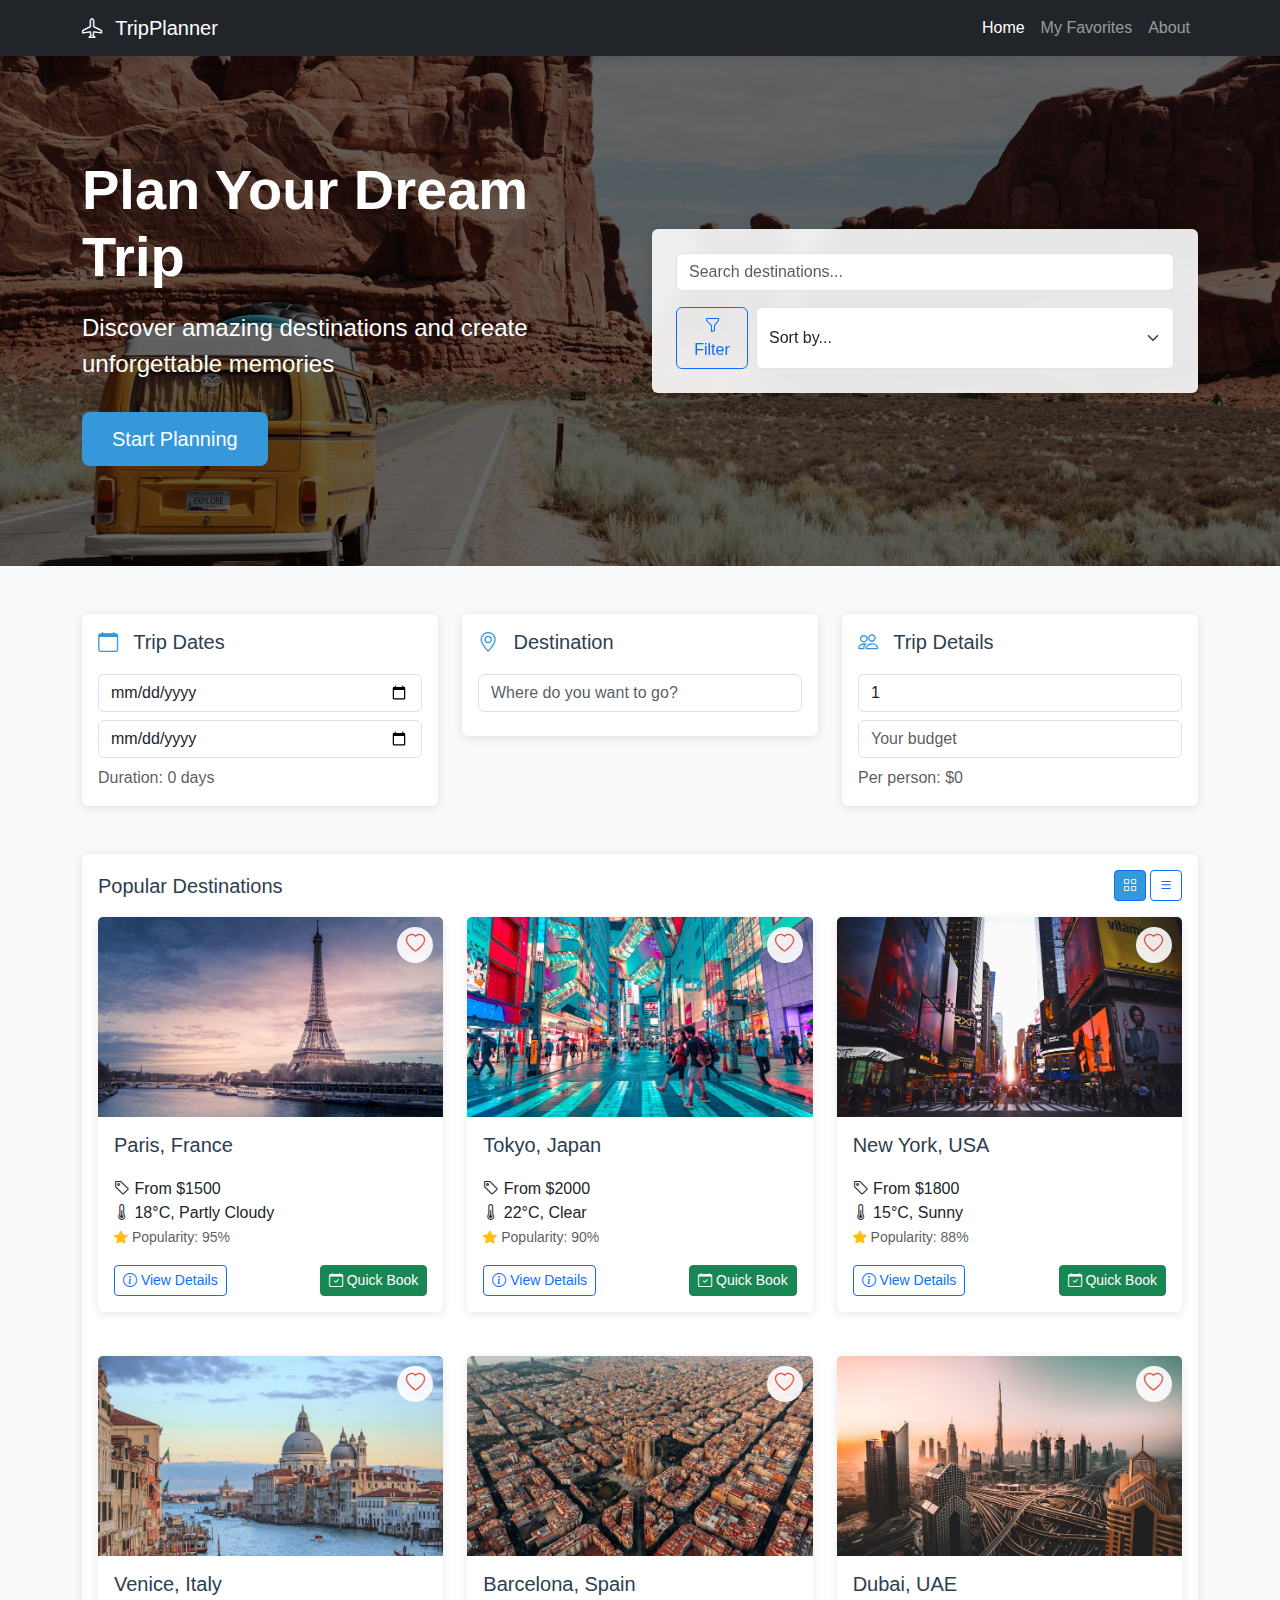
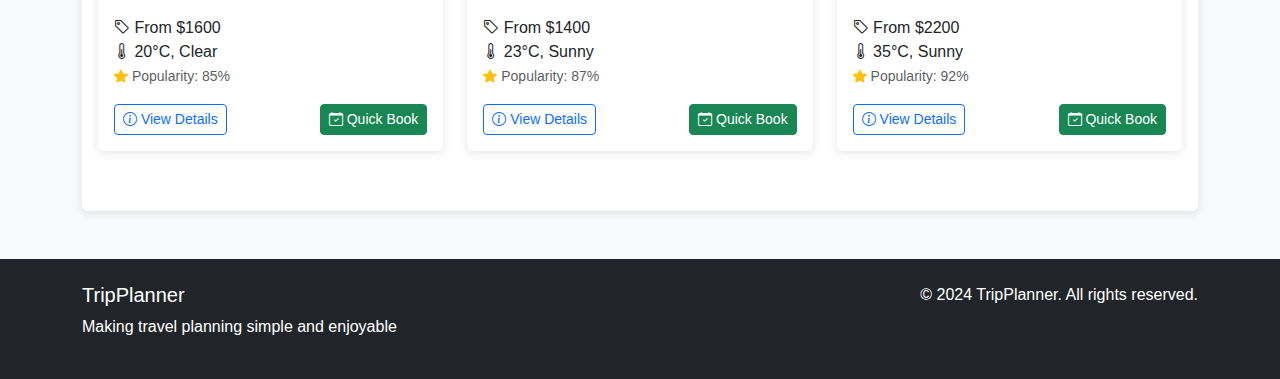
==== index.html @ c799d7e2 "commit" ====
<!DOCTYPE html>
<html lang="en">
<head>
    <meta charset="UTF-8">
    <meta name="viewport" content="width=device-width, initial-scale=1.0">
    <title>TripPlanner - Plan Your Perfect Journey</title>
    <link href="https://cdn.jsdelivr.net/npm/bootstrap@5.3.0/dist/css/bootstrap.min.css" rel="stylesheet">
    <link rel="stylesheet" href="https://cdn.jsdelivr.net/npm/bootstrap-icons@1.7.2/font/bootstrap-icons.css">
    <link rel="stylesheet" href="styles.css">
</head>
<body>
    <nav class="navbar navbar-expand-lg navbar-dark bg-dark">
        <div class="container">
            <a class="navbar-brand" href="#"><i class="bi bi-airplane"></i> TripPlanner</a>
            <button class="navbar-toggler" type="button" data-bs-toggle="collapse" data-bs-target="#navbarNav">
                <span class="navbar-toggler-icon"></span>
            </button>
            <div class="collapse navbar-collapse" id="navbarNav">
                <ul class="navbar-nav ms-auto">
                    <li class="nav-item"><a class="nav-link active" href="#">Home</a></li>
                    <li class="nav-item"><a class="nav-link" href="#" id="favoritesBtn">My Favorites</a></li>
                    <li class="nav-item"><a class="nav-link" href="#">About</a></li>
                </ul>
            </div>
        </div>
    </nav>

    <div class="hero-section">
        <div class="container">
            <div class="row align-items-center min-vh-75">
                <div class="col-md-6">
                    <h1>Plan Your Dream Trip</h1>
                    <p class="lead">Discover amazing destinations and create unforgettable memories</p>
                    <button class="btn btn-primary btn-lg">Start Planning</button>
                </div>
                <div class="col-md-6">
                    <div class="search-box bg-white p-4 rounded shadow">
                        <input type="text" class="form-control mb-3" id="searchDestination" placeholder="Search destinations...">
                        <div class="d-flex gap-2">
                            <button class="btn btn-outline-primary" id="filterBtn">
                                <i class="bi bi-funnel"></i> Filter
                            </button>
                            <select class="form-select" id="sortBy">
                                <option value="">Sort by...</option>
                                <option value="name">Name</option>
                                <option value="popularity">Popularity</option>
                                <option value="price">Price</option>
                            </select>
                        </div>
                    </div>
                </div>
            </div>
        </div>
    </div>

    <div class="container my-5">
        <div class="row">
            <div class="col-md-4 mb-4">
                <div class="card">
                    <div class="card-body">
                        <h5 class="card-title"><i class="bi bi-calendar"></i> Trip Dates</h5>
                        <input type="date" class="form-control mb-2" id="startDate">
                        <input type="date" class="form-control" id="endDate">
                        <div class="mt-2">
                            <span class="text-muted">Duration: <span id="tripDuration">0 days</span></span>
                        </div>
                    </div>
                </div>
            </div>
            <div class="col-md-4 mb-4">
                <div class="card">
                    <div class="card-body">
                        <h5 class="card-title"><i class="bi bi-geo-alt"></i> Destination</h5>
                        <input type="text" class="form-control" id="destination" placeholder="Where do you want to go?">
                        <div class="mt-2" id="weatherInfo">
                            <!-- Weather info will be displayed here -->
                        </div>
                    </div>
                </div>
            </div>
            <div class="col-md-4 mb-4">
                <div class="card">
                    <div class="card-body">
                        <h5 class="card-title"><i class="bi bi-people"></i> Trip Details</h5>
                        <input type="number" class="form-control mb-2" id="travelers" min="1" value="1" placeholder="Number of travelers">
                        <input type="number" class="form-control" id="budget" min="0" placeholder="Your budget">
                        <div class="mt-2">
                            <span class="text-muted">Per person: <span id="perPersonBudget">$0</span></span>
                        </div>
                    </div>
                </div>
            </div>
        </div>

        <div class="row mt-4">
            <div class="col-12">
                <div class="card">
                    <div class="card-body">
                        <div class="d-flex justify-content-between align-items-center mb-3">
                            <h5 class="card-title mb-0">Popular Destinations</h5>
                            <div class="view-toggle">
                                <button class="btn btn-outline-primary btn-sm active" id="gridView">
                                    <i class="bi bi-grid"></i>
                                </button>
                                <button class="btn btn-outline-primary btn-sm" id="listView">
                                    <i class="bi bi-list"></i>
                                </button>
                            </div>
                        </div>
                        <div class="row" id="destinationsList">
                        </div>
                    </div>
                </div>
            </div>
        </div>
    </div>

    <!-- Favorites Modal -->
    <div class="modal fade" id="favoritesModal" tabindex="-1">
        <div class="modal-dialog modal-lg">
            <div class="modal-content">
                <div class="modal-header">
                    <h5 class="modal-title">My Favorite Destinations</h5>
                    <button type="button" class="btn-close" data-bs-dismiss="modal"></button>
                </div>
                <div class="modal-body">
                    <div class="row" id="favoritesList">
                        <!-- Favorites will be displayed here -->
                    </div>
                </div>
            </div>
        </div>
    </div>

    <!-- Filter Modal -->
    <div class="modal fade" id="filterModal" tabindex="-1">
        <div class="modal-dialog">
            <div class="modal-content">
                <div class="modal-header">
                    <h5 class="modal-title">Filter Destinations</h5>
                    <button type="button" class="btn-close" data-bs-dismiss="modal"></button>
                </div>
                <div class="modal-body">
                    <div class="mb-3">
                        <label class="form-label">Price Range</label>
                        <div class="d-flex gap-2">
                            <input type="number" class="form-control" id="minPrice" placeholder="Min">
                            <input type="number" class="form-control" id="maxPrice" placeholder="Max">
                        </div>
                    </div>
                    <div class="mb-3">
                        <label class="form-label">Continent</label>
                        <select class="form-select" id="continentFilter">
                            <option value="">All</option>
                            <option value="europe">Europe</option>
                            <option value="asia">Asia</option>
                            <option value="namerica">North America</option>
                            <option value="samerica">South America</option>
                            <option value="africa">Africa</option>
                            <option value="oceania">Oceania</option>
                        </select>
                    </div>
                </div>
                <div class="modal-footer">
                    <button type="button" class="btn btn-secondary" data-bs-dismiss="modal">Close</button>
                    <button type="button" class="btn btn-primary" id="applyFilters">Apply Filters</button>
                </div>
            </div>
        </div>
    </div>

    <footer class="bg-dark text-white py-4 mt-5">
        <div class="container">
            <div class="row">
                <div class="col-md-6">
                    <h5>TripPlanner</h5>
                    <p>Making travel planning simple and enjoyable</p>
                </div>
                <div class="col-md-6 text-md-end">
                    <p>© 2024 TripPlanner. All rights reserved.</p>
                </div>
            </div>
        </div>
    </footer>

    <script src="https://cdn.jsdelivr.net/npm/bootstrap@5.3.0/dist/js/bootstrap.bundle.min.js"></script>
    <script src="script.js"></script>
</body>
</html>
---- styles.css ----
body {
    font-family: 'Segoe UI', Tahoma, Geneva, Verdana, sans-serif;
    background-color: #f8f9fa;
}

.hero-section {
    background: linear-gradient(rgba(0, 0, 0, 0.6), rgba(0, 0, 0, 0.6)), 
                url('images/hero.jpg');
    background-size: cover;
    background-position: center;
    color: white;
    padding: 100px 0;
    margin-bottom: 30px;
}

.hero-section h1 {
    font-size: 3.5rem;
    font-weight: bold;
    margin-bottom: 20px;
}

.hero-section .lead {
    font-size: 1.5rem;
    margin-bottom: 30px;
}

.search-box {
    backdrop-filter: blur(10px);
    background-color: rgba(255, 255, 255, 0.9) !important;
}

.card {
    border: none;
    box-shadow: 0 2px 10px rgba(0, 0, 0, 0.1);
    transition: transform 0.2s;
}

.card:hover {
    transform: translateY(-5px);
}

.card-title {
    color: #2c3e50;
    margin-bottom: 20px;
}

.card-title i {
    margin-right: 10px;
    color: #3498db;
}

.btn-primary {
    background-color: #3498db;
    border: none;
    padding: 12px 30px;
}

.btn-primary:hover {
    background-color: #2980b9;
}

.navbar {
    box-shadow: 0 2px 10px rgba(0, 0, 0, 0.1);
}

.navbar-brand i {
    margin-right: 8px;
}

.destination-card {
    cursor: pointer;
    margin-bottom: 20px;
    position: relative;
}

.destination-card img {
    height: 200px;
    object-fit: cover;
    width: 100%;
}

.destination-card .favorite-btn {
    position: absolute;
    top: 10px;
    right: 10px;
    background: rgba(255, 255, 255, 0.9);
    border: none;
    border-radius: 50%;
    width: 36px;
    height: 36px;
    display: flex;
    align-items: center;
    justify-content: center;
    cursor: pointer;
    transition: all 0.2s;
}

.destination-card .favorite-btn:hover {
    background: white;
    transform: scale(1.1);
}

.destination-card .favorite-btn i {
    color: #e74c3c;
    font-size: 1.2rem;
}

.view-toggle .btn {
    padding: 0.25rem 0.5rem;
}

.view-toggle .btn.active {
    background-color: #3498db;
    color: white;
}

.list-view .destination-card {
    display: flex;
    margin-bottom: 1rem;
}

.list-view .destination-card img {
    width: 200px;
    height: 150px;
}

.list-view .card-body {
    flex: 1;
}

.weather-info {
    background-color: #f8f9fa;
    padding: 0.5rem;
    border-radius: 4px;
    margin-top: 0.5rem;
}

.weather-info i {
    font-size: 1.2rem;
    margin-right: 0.5rem;
}

footer {
    margin-top: auto;
}

@media (max-width: 768px) {
    .hero-section h1 {
        font-size: 2.5rem;
    }
    
    .hero-section .lead {
        font-size: 1.2rem;
    }

    .list-view .destination-card {
        flex-direction: column;
    }

    .list-view .destination-card img {
        width: 100%;
        height: 200px;
    }
}
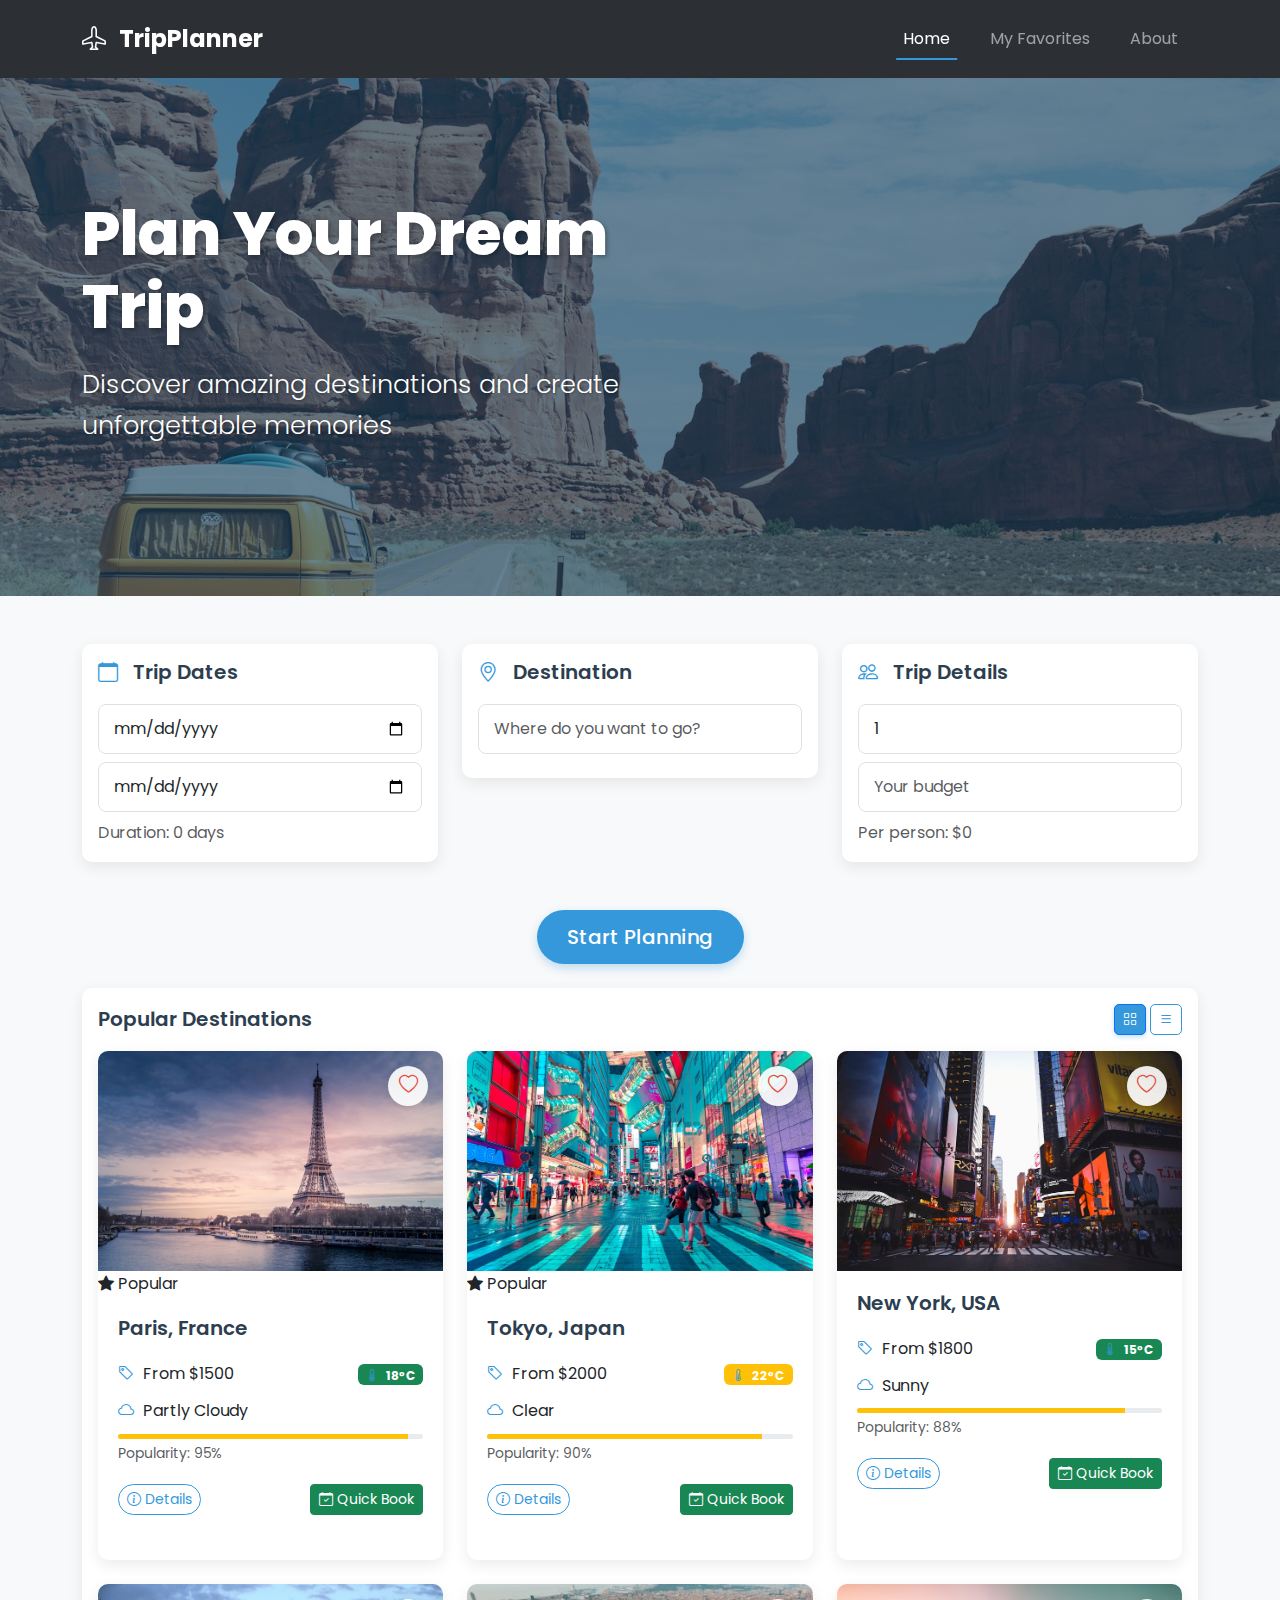
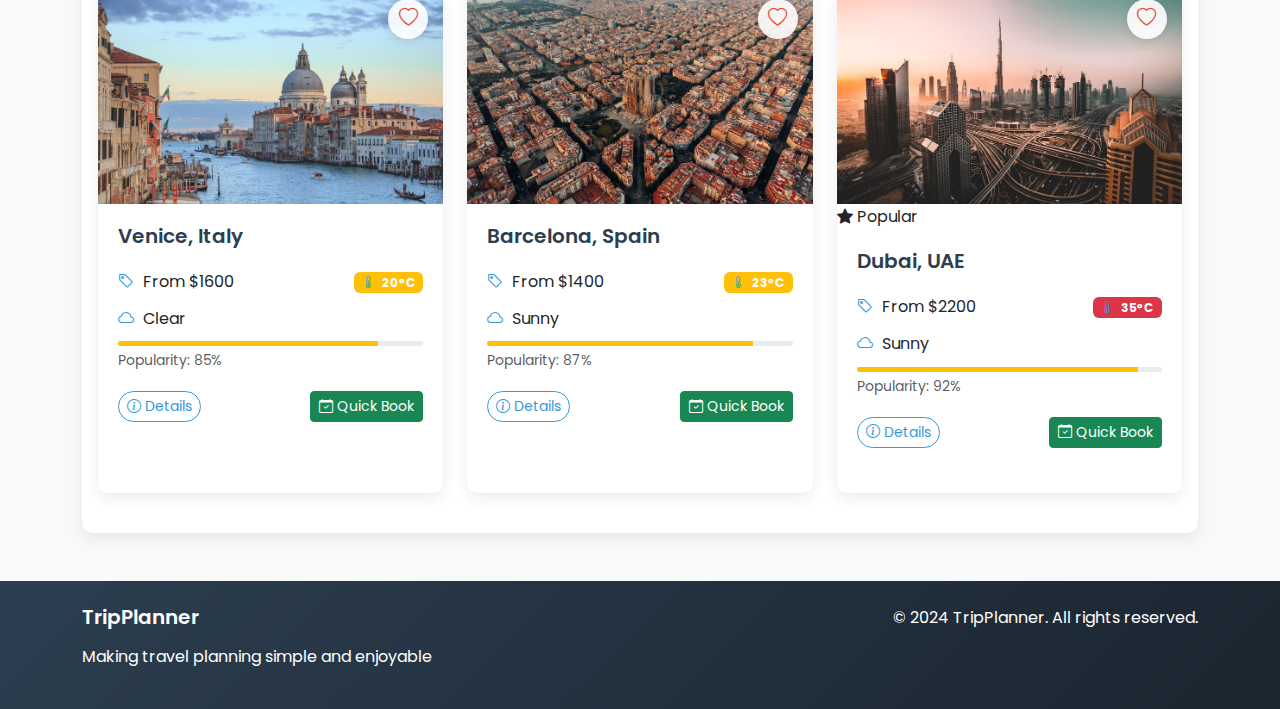
==== commit 37f39e94: "Add explore data and enhance index with new styles and links" ====
--- a/index.html
+++ b/index.html
@@ -4,6 +4,9 @@
     <meta charset="UTF-8">
     <meta name="viewport" content="width=device-width, initial-scale=1.0">
     <title>TripPlanner - Plan Your Perfect Journey</title>
+    <link rel="preconnect" href="https://fonts.googleapis.com">
+    <link rel="preconnect" href="https://fonts.gstatic.com" crossorigin>
+    <link href="https://fonts.googleapis.com/css2?family=Poppins:wght@300;400;500;600;700;800&display=swap" rel="stylesheet">
     <link href="https://cdn.jsdelivr.net/npm/bootstrap@5.3.0/dist/css/bootstrap.min.css" rel="stylesheet">
     <link rel="stylesheet" href="https://cdn.jsdelivr.net/npm/bootstrap-icons@1.7.2/font/bootstrap-icons.css">
     <link rel="stylesheet" href="styles.css">
@@ -19,7 +22,7 @@
                 <ul class="navbar-nav ms-auto">
                     <li class="nav-item"><a class="nav-link active" href="#">Home</a></li>
                     <li class="nav-item"><a class="nav-link" href="#" id="favoritesBtn">My Favorites</a></li>
-                    <li class="nav-item"><a class="nav-link" href="#">About</a></li>
+                    <li class="nav-item"><a class="nav-link" href="about.html">About</a></li>
                 </ul>
             </div>
         </div>
@@ -31,11 +34,11 @@
                 <div class="col-md-6">
                     <h1>Plan Your Dream Trip</h1>
                     <p class="lead">Discover amazing destinations and create unforgettable memories</p>
-                    <button class="btn btn-primary btn-lg">Start Planning</button>
                 </div>
                 <div class="col-md-6">
-                    <div class="search-box bg-white p-4 rounded shadow">
+                    <div class="search-box bg-white p-4 rounded shadow d-none">
                         <input type="text" class="form-control mb-3" id="searchDestination" placeholder="Search destinations...">
+                        <div id="searchSuggestions" class="list-group position-absolute w-100" style="z-index: 1000;"></div>
                         <div class="d-flex gap-2">
                             <button class="btn btn-outline-primary" id="filterBtn">
                                 <i class="bi bi-funnel"></i> Filter
@@ -91,7 +94,11 @@
                 </div>
             </div>
         </div>
-
+        <div class="row mt-4">
+            <div class="col-12 text-center">
+                <button class="btn btn-primary btn-lg">Start Planning</button>
+            </div>
+        </div>
         <div class="row mt-4">
             <div class="col-12">
                 <div class="card">
@@ -184,6 +191,7 @@
     </footer>
 
     <script src="https://cdn.jsdelivr.net/npm/bootstrap@5.3.0/dist/js/bootstrap.bundle.min.js"></script>
+    <script src="explore.js"></script>
     <script src="script.js"></script>
 </body>
-</html> +</html>--- a/styles.css
+++ b/styles.css
@@ -1,47 +1,168 @@
 body {
-    font-family: 'Segoe UI', Tahoma, Geneva, Verdana, sans-serif;
+    font-family: 'Poppins', 'Segoe UI', Tahoma, Geneva, Verdana, sans-serif;
     background-color: #f8f9fa;
-}
-
+    color: #333;
+    line-height: 1.6;
+    overflow-x: hidden;
+    scroll-behavior: smooth;
+}
+
+/* Custom scrollbar */
+::-webkit-scrollbar {
+    width: 8px;
+}
+
+::-webkit-scrollbar-track {
+    background: #f1f1f1;
+}
+
+::-webkit-scrollbar-thumb {
+    background: #3498db;
+    border-radius: 10px;
+}
+
+::-webkit-scrollbar-thumb:hover {
+    background: #2980b9;
+}
+
+/* Navbar styling */
+.navbar {
+    box-shadow: 0 2px 15px rgba(0, 0, 0, 0.1);
+    padding: 15px 0;
+    transition: all 0.3s ease;
+    background: rgba(33, 37, 41, 0.95) !important;
+    backdrop-filter: blur(10px);
+    -webkit-backdrop-filter: blur(10px);
+}
+
+.navbar.scrolled {
+    padding: 10px 0;
+    background: rgba(33, 37, 41, 0.98) !important;
+}
+
+.navbar-brand {
+    font-weight: 700;
+    font-size: 1.5rem;
+    transition: all 0.3s ease;
+}
+
+.navbar-brand i {
+    margin-right: 8px;
+    transition: transform 0.3s ease;
+}
+
+.navbar-brand:hover i {
+    transform: rotate(15deg);
+}
+
+.nav-link {
+    position: relative;
+    margin: 0 5px;
+    padding: 8px 15px !important;
+    transition: all 0.3s ease;
+}
+
+.nav-link::after {
+    content: '';
+    position: absolute;
+    width: 0;
+    height: 2px;
+    bottom: 0;
+    left: 50%;
+    background-color: #3498db;
+    transition: all 0.3s ease;
+    transform: translateX(-50%);
+}
+
+.nav-link:hover::after,
+.nav-link.active::after {
+    width: 80%;
+}
+
+/* Hero section */
 .hero-section {
-    background: linear-gradient(rgba(0, 0, 0, 0.6), rgba(0, 0, 0, 0.6)), 
+    background: linear-gradient(rgba(0, 0, 0, 0.5), rgba(0, 0, 0, 0.5)), 
                 url('images/hero.jpg');
     background-size: cover;
     background-position: center;
+    background-attachment: fixed;
     color: white;
-    padding: 100px 0;
+    padding: 120px 0;
+    margin-bottom: 40px;
+    position: relative;
+    overflow: hidden;
+}
+
+.hero-section::before {
+    content: '';
+    position: absolute;
+    top: 0;
+    left: 0;
+    width: 100%;
+    height: 100%;
+    background: linear-gradient(135deg, rgba(52, 152, 219, 0.3) 0%, rgba(41, 128, 185, 0.3) 100%);
+}
+
+.hero-section h1 {
+    font-size: 3.8rem;
+    font-weight: 800;
+    margin-bottom: 20px;
+    text-shadow: 2px 2px 4px rgba(0, 0, 0, 0.3);
+    animation: fadeInUp 1s ease;
+}
+
+.hero-section .lead {
+    font-size: 1.6rem;
     margin-bottom: 30px;
-}
-
-.hero-section h1 {
-    font-size: 3.5rem;
-    font-weight: bold;
-    margin-bottom: 20px;
-}
-
-.hero-section .lead {
-    font-size: 1.5rem;
-    margin-bottom: 30px;
+    text-shadow: 1px 1px 3px rgba(0, 0, 0, 0.3);
+    animation: fadeInUp 1s ease 0.2s;
+    animation-fill-mode: both;
+}
+
+.hero-section .btn-lg {
+    animation: fadeInUp 1s ease 0.4s;
+    animation-fill-mode: both;
+    transition: all 0.3s ease;
+    box-shadow: 0 4px 15px rgba(52, 152, 219, 0.4);
+}
+
+.hero-section .btn-lg:hover {
+    transform: translateY(-3px);
+    box-shadow: 0 6px 20px rgba(52, 152, 219, 0.6);
 }
 
 .search-box {
     backdrop-filter: blur(10px);
     background-color: rgba(255, 255, 255, 0.9) !important;
-}
-
+    border-radius: 10px !important;
+    box-shadow: 0 10px 30px rgba(0, 0, 0, 0.15);
+    animation: fadeInUp 1s ease 0.6s;
+    animation-fill-mode: both;
+    transition: all 0.3s ease;
+}
+
+.search-box:hover {
+    box-shadow: 0 15px 40px rgba(0, 0, 0, 0.2);
+}
+
+/* Cards styling */
 .card {
     border: none;
-    box-shadow: 0 2px 10px rgba(0, 0, 0, 0.1);
-    transition: transform 0.2s;
+    border-radius: 10px;
+    box-shadow: 0 5px 15px rgba(0, 0, 0, 0.08);
+    transition: all 0.3s ease;
+    overflow: hidden;
 }
 
 .card:hover {
-    transform: translateY(-5px);
+    transform: translateY(-8px);
+    box-shadow: 0 15px 30px rgba(0, 0, 0, 0.12);
 }
 
 .card-title {
     color: #2c3e50;
     margin-bottom: 20px;
+    font-weight: 600;
 }
 
 .card-title i {
@@ -53,75 +174,160 @@
     background-color: #3498db;
     border: none;
     padding: 12px 30px;
+    border-radius: 50px;
+    font-weight: 500;
+    letter-spacing: 0.5px;
+    transition: all 0.3s ease;
+    box-shadow: 0 4px 10px rgba(52, 152, 219, 0.3);
 }
 
 .btn-primary:hover {
     background-color: #2980b9;
-}
-
-.navbar {
-    box-shadow: 0 2px 10px rgba(0, 0, 0, 0.1);
-}
-
-.navbar-brand i {
-    margin-right: 8px;
-}
-
+    transform: translateY(-2px);
+    box-shadow: 0 6px 15px rgba(52, 152, 219, 0.4);
+}
+
+.btn-outline-primary {
+    border-color: #3498db;
+    color: #3498db;
+    border-radius: 50px;
+    transition: all 0.3s ease;
+}
+
+.btn-outline-primary:hover {
+    background-color: #3498db;
+    color: white;
+    box-shadow: 0 4px 10px rgba(52, 152, 219, 0.3);
+}
+
+/* Form controls */
+.form-control {
+    border-radius: 8px;
+    padding: 12px 15px;
+    border: 1px solid #e0e0e0;
+    transition: all 0.3s ease;
+}
+
+.form-control:focus {
+    box-shadow: 0 0 0 3px rgba(52, 152, 219, 0.2);
+    border-color: #3498db;
+}
+
+.form-select {
+    border-radius: 8px;
+    padding: 12px 15px;
+    height: auto;
+    border: 1px solid #e0e0e0;
+    transition: all 0.3s ease;
+}
+
+.form-select:focus {
+    box-shadow: 0 0 0 3px rgba(52, 152, 219, 0.2);
+    border-color: #3498db;
+}
+
+/* Focused form elements */
+.focused {
+    transition: all 0.3s ease;
+}
+
+.focused label {
+    color: #3498db;
+    font-weight: 500;
+}
+
+.focused .card {
+    box-shadow: 0 10px 25px rgba(52, 152, 219, 0.15);
+}
+
+/* Destination cards */
 .destination-card {
     cursor: pointer;
-    margin-bottom: 20px;
+    margin-bottom: 25px;
     position: relative;
+    border-radius: 10px;
+    overflow: hidden;
 }
 
 .destination-card img {
-    height: 200px;
+    height: 220px;
     object-fit: cover;
     width: 100%;
+    transition: all 0.5s ease;
+}
+
+.destination-card:hover img {
+    transform: scale(1.05);
+}
+
+.destination-card .card-body {
+    padding: 20px;
 }
 
 .destination-card .favorite-btn {
     position: absolute;
-    top: 10px;
-    right: 10px;
+    top: 15px;
+    right: 15px;
     background: rgba(255, 255, 255, 0.9);
     border: none;
     border-radius: 50%;
-    width: 36px;
-    height: 36px;
+    width: 40px;
+    height: 40px;
     display: flex;
     align-items: center;
     justify-content: center;
     cursor: pointer;
-    transition: all 0.2s;
+    transition: all 0.3s ease;
+    z-index: 10;
+    box-shadow: 0 2px 10px rgba(0, 0, 0, 0.1);
 }
 
 .destination-card .favorite-btn:hover {
     background: white;
-    transform: scale(1.1);
+    transform: scale(1.15);
+    box-shadow: 0 5px 15px rgba(0, 0, 0, 0.15);
 }
 
 .destination-card .favorite-btn i {
     color: #e74c3c;
     font-size: 1.2rem;
+    transition: all 0.3s ease;
+}
+
+.destination-card .favorite-btn:hover i {
+    transform: scale(1.1);
+}
+
+.destination-card .card-text {
+    line-height: 1.8;
+}
+
+.destination-card .card-text i {
+    margin-right: 5px;
+    color: #3498db;
 }
 
 .view-toggle .btn {
     padding: 0.25rem 0.5rem;
+    border-radius: 5px;
+    transition: all 0.3s ease;
 }
 
 .view-toggle .btn.active {
     background-color: #3498db;
     color: white;
+    box-shadow: 0 2px 5px rgba(52, 152, 219, 0.3);
 }
 
 .list-view .destination-card {
     display: flex;
-    margin-bottom: 1rem;
+    margin-bottom: 1.5rem;
 }
 
 .list-view .destination-card img {
-    width: 200px;
-    height: 150px;
+    width: 250px;
+    height: 180px;
+    border-radius: 10px 0 0 10px;
 }
 
 .list-view .card-body {
@@ -130,21 +336,86 @@
 
 .weather-info {
     background-color: #f8f9fa;
-    padding: 0.5rem;
-    border-radius: 4px;
-    margin-top: 0.5rem;
+    padding: 0.8rem;
+    border-radius: 8px;
+    margin-top: 0.8rem;
+    transition: all 0.3s ease;
+}
+
+.weather-info:hover {
+    background-color: #e9ecef;
 }
 
 .weather-info i {
     font-size: 1.2rem;
     margin-right: 0.5rem;
-}
-
+    color: #3498db;
+}
+
+/* Modal styling */
+.modal-content {
+    border: none;
+    border-radius: 15px;
+    box-shadow: 0 10px 30px rgba(0, 0, 0, 0.2);
+    overflow: hidden;
+}
+
+.modal-header {
+    border-bottom: 1px solid rgba(0, 0, 0, 0.05);
+    padding: 20px 25px;
+}
+
+.modal-body {
+    padding: 25px;
+}
+
+.modal-footer {
+    border-top: 1px solid rgba(0, 0, 0, 0.05);
+    padding: 20px 25px;
+}
+
+/* Footer */
 footer {
     margin-top: auto;
-}
-
+    padding: 40px 0;
+    background: linear-gradient(135deg, #2c3e50 0%, #1a252f 100%);
+}
+
+footer h5 {
+    font-weight: 600;
+    margin-bottom: 15px;
+}
+
+/* Animations */
+@keyframes fadeInUp {
+    from {
+        opacity: 0;
+        transform: translateY(20px);
+    }
+    to {
+        opacity: 1;
+        transform: translateY(0);
+    }
+}
+
+@keyframes pulse {
+    0% {
+        transform: scale(1);
+    }
+    50% {
+        transform: scale(1.05);
+    }
+    100% {
+        transform: scale(1);
+    }
+}
+
+/* Responsive styles */
 @media (max-width: 768px) {
+    .hero-section {
+        padding: 80px 0;
+    }
+    
     .hero-section h1 {
         font-size: 2.5rem;
     }
@@ -160,5 +431,54 @@
     .list-view .destination-card img {
         width: 100%;
         height: 200px;
-    }
+        border-radius: 10px 10px 0 0;
+    }
+    
+    .card {
+        margin-bottom: 20px;
+    }
+    
+    .search-box {
+        margin-top: 30px;
+    }
+}
+
+/* Loading animations */
+.loading {
+    position: relative;
+}
+
+.loading::after {
+    content: '';
+    position: absolute;
+    top: 0;
+    left: 0;
+    width: 100%;
+    height: 100%;
+    background-color: rgba(255, 255, 255, 0.7);
+    display: flex;
+    justify-content: center;
+    align-items: center;
+    z-index: 100;
+    border-radius: inherit;
+}
+
+.loading::before {
+    content: '';
+    position: absolute;
+    top: 50%;
+    left: 50%;
+    transform: translate(-50%, -50%);
+    width: 30px;
+    height: 30px;
+    border: 3px solid #f3f3f3;
+    border-top: 3px solid #3498db;
+    border-radius: 50%;
+    z-index: 101;
+    animation: spin 1s linear infinite;
+}
+
+@keyframes spin {
+    0% { transform: translate(-50%, -50%) rotate(0deg); }
+    100% { transform: translate(-50%, -50%) rotate(360deg); }
 } 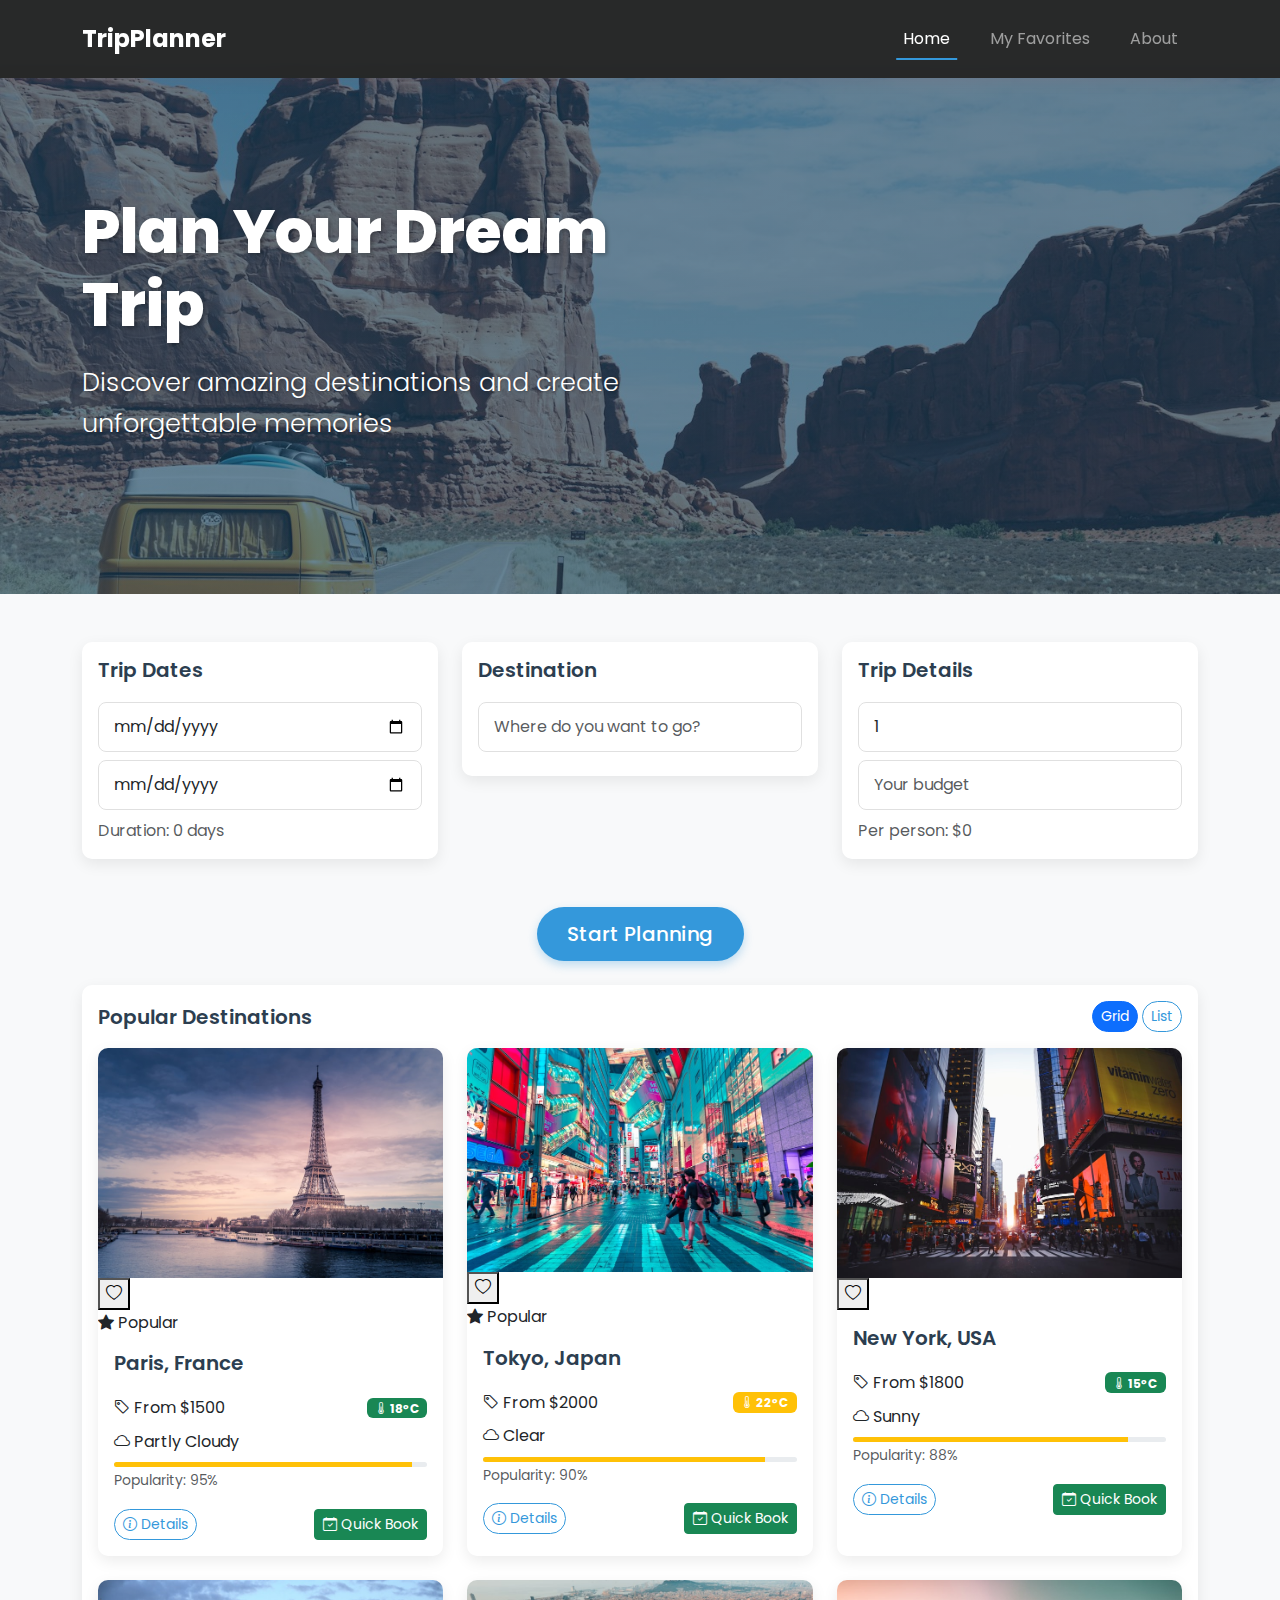
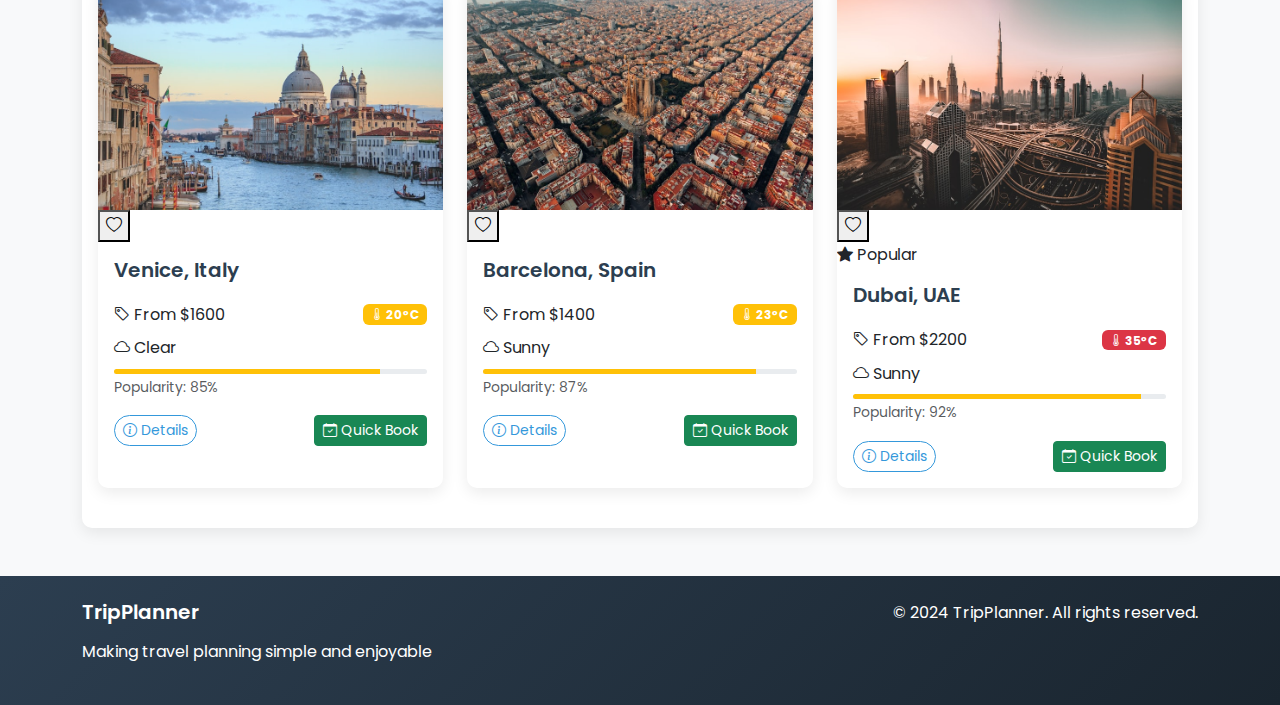
==== commit 0c13e6f0: "Refactor explore.js and about.js for improved readability; update about.html and about.css for layou" ====
--- a/index.html
+++ b/index.html
@@ -4,17 +4,15 @@
     <meta charset="UTF-8">
     <meta name="viewport" content="width=device-width, initial-scale=1.0">
     <title>TripPlanner - Plan Your Perfect Journey</title>
-    <link rel="preconnect" href="https://fonts.googleapis.com">
-    <link rel="preconnect" href="https://fonts.gstatic.com" crossorigin>
     <link href="https://fonts.googleapis.com/css2?family=Poppins:wght@300;400;500;600;700;800&display=swap" rel="stylesheet">
     <link href="https://cdn.jsdelivr.net/npm/bootstrap@5.3.0/dist/css/bootstrap.min.css" rel="stylesheet">
     <link rel="stylesheet" href="https://cdn.jsdelivr.net/npm/bootstrap-icons@1.7.2/font/bootstrap-icons.css">
     <link rel="stylesheet" href="styles.css">
 </head>
 <body>
-    <nav class="navbar navbar-expand-lg navbar-dark bg-dark">
+    <nav class="navbar navbar-expand-lg navbar-dark bg-dark fixed-top">
         <div class="container">
-            <a class="navbar-brand" href="#"><i class="bi bi-airplane"></i> TripPlanner</a>
+            <a class="navbar-brand" href="#">TripPlanner</a>
             <button class="navbar-toggler" type="button" data-bs-toggle="collapse" data-bs-target="#navbarNav">
                 <span class="navbar-toggler-icon"></span>
             </button>
@@ -38,11 +36,9 @@
                 <div class="col-md-6">
                     <div class="search-box bg-white p-4 rounded shadow d-none">
                         <input type="text" class="form-control mb-3" id="searchDestination" placeholder="Search destinations...">
-                        <div id="searchSuggestions" class="list-group position-absolute w-100" style="z-index: 1000;"></div>
+                        <div id="searchSuggestions" class="list-group position-absolute w-100"></div>
                         <div class="d-flex gap-2">
-                            <button class="btn btn-outline-primary" id="filterBtn">
-                                <i class="bi bi-funnel"></i> Filter
-                            </button>
+                            <button class="btn btn-outline-primary" id="filterBtn">Filter</button>
                             <select class="form-select" id="sortBy">
                                 <option value="">Sort by...</option>
                                 <option value="name">Name</option>
@@ -61,7 +57,7 @@
             <div class="col-md-4 mb-4">
                 <div class="card">
                     <div class="card-body">
-                        <h5 class="card-title"><i class="bi bi-calendar"></i> Trip Dates</h5>
+                        <h5 class="card-title">Trip Dates</h5>
                         <input type="date" class="form-control mb-2" id="startDate">
                         <input type="date" class="form-control" id="endDate">
                         <div class="mt-2">
@@ -73,18 +69,16 @@
             <div class="col-md-4 mb-4">
                 <div class="card">
                     <div class="card-body">
-                        <h5 class="card-title"><i class="bi bi-geo-alt"></i> Destination</h5>
+                        <h5 class="card-title">Destination</h5>
                         <input type="text" class="form-control" id="destination" placeholder="Where do you want to go?">
-                        <div class="mt-2" id="weatherInfo">
-                            <!-- Weather info will be displayed here -->
-                        </div>
+                        <div class="mt-2" id="weatherInfo"></div>
                     </div>
                 </div>
             </div>
             <div class="col-md-4 mb-4">
                 <div class="card">
                     <div class="card-body">
-                        <h5 class="card-title"><i class="bi bi-people"></i> Trip Details</h5>
+                        <h5 class="card-title">Trip Details</h5>
                         <input type="number" class="form-control mb-2" id="travelers" min="1" value="1" placeholder="Number of travelers">
                         <input type="number" class="form-control" id="budget" min="0" placeholder="Your budget">
                         <div class="mt-2">
@@ -106,23 +100,17 @@
                         <div class="d-flex justify-content-between align-items-center mb-3">
                             <h5 class="card-title mb-0">Popular Destinations</h5>
                             <div class="view-toggle">
-                                <button class="btn btn-outline-primary btn-sm active" id="gridView">
-                                    <i class="bi bi-grid"></i>
-                                </button>
-                                <button class="btn btn-outline-primary btn-sm" id="listView">
-                                    <i class="bi bi-list"></i>
-                                </button>
+                                <button class="btn btn-outline-primary btn-sm active" id="gridView">Grid</button>
+                                <button class="btn btn-outline-primary btn-sm" id="listView">List</button>
                             </div>
                         </div>
-                        <div class="row" id="destinationsList">
-                        </div>
+                        <div class="row" id="destinationsList"></div>
                     </div>
                 </div>
             </div>
         </div>
     </div>
 
-    <!-- Favorites Modal -->
     <div class="modal fade" id="favoritesModal" tabindex="-1">
         <div class="modal-dialog modal-lg">
             <div class="modal-content">
@@ -131,15 +119,12 @@
                     <button type="button" class="btn-close" data-bs-dismiss="modal"></button>
                 </div>
                 <div class="modal-body">
-                    <div class="row" id="favoritesList">
-                        <!-- Favorites will be displayed here -->
-                    </div>
+                    <div class="row" id="favoritesList"></div>
                 </div>
             </div>
         </div>
     </div>
 
-    <!-- Filter Modal -->
     <div class="modal fade" id="filterModal" tabindex="-1">
         <div class="modal-dialog">
             <div class="modal-content">
--- a/styles.css
+++ b/styles.css
@@ -1,3 +1,4 @@
+
 body {
     font-family: 'Poppins', 'Segoe UI', Tahoma, Geneva, Verdana, sans-serif;
     background-color: #f8f9fa;
@@ -5,39 +6,21 @@
     line-height: 1.6;
     overflow-x: hidden;
     scroll-behavior: smooth;
-}
-
-/* Custom scrollbar */
-::-webkit-scrollbar {
-    width: 8px;
-}
-
-::-webkit-scrollbar-track {
-    background: #f1f1f1;
-}
-
-::-webkit-scrollbar-thumb {
-    background: #3498db;
-    border-radius: 10px;
-}
-
-::-webkit-scrollbar-thumb:hover {
-    background: #2980b9;
-}
-
-/* Navbar styling */
+    padding-top: 76px; 
+}
+
+
 .navbar {
-    box-shadow: 0 2px 15px rgba(0, 0, 0, 0.1);
+    box-shadow: 0 2px 15px rgba(186, 59, 59, 0.1);
     padding: 15px 0;
     transition: all 0.3s ease;
-    background: rgba(33, 37, 41, 0.95) !important;
+    background: rgba(28, 29, 30, 0.95) !important;
     backdrop-filter: blur(10px);
     -webkit-backdrop-filter: blur(10px);
-}
-
-.navbar.scrolled {
-    padding: 10px 0;
-    background: rgba(33, 37, 41, 0.98) !important;
+    position: fixed;
+    width: 100%;
+    top: 0;
+    z-index: 1000;
 }
 
 .navbar-brand {
@@ -49,10 +32,6 @@
 .navbar-brand i {
     margin-right: 8px;
     transition: transform 0.3s ease;
-}
-
-.navbar-brand:hover i {
-    transform: rotate(15deg);
 }
 
 .nav-link {
@@ -79,7 +58,6 @@
     width: 80%;
 }
 
-/* Hero section */
 .hero-section {
     background: linear-gradient(rgba(0, 0, 0, 0.5), rgba(0, 0, 0, 0.5)), 
                 url('images/hero.jpg');
@@ -131,21 +109,7 @@
     box-shadow: 0 6px 20px rgba(52, 152, 219, 0.6);
 }
 
-.search-box {
-    backdrop-filter: blur(10px);
-    background-color: rgba(255, 255, 255, 0.9) !important;
-    border-radius: 10px !important;
-    box-shadow: 0 10px 30px rgba(0, 0, 0, 0.15);
-    animation: fadeInUp 1s ease 0.6s;
-    animation-fill-mode: both;
-    transition: all 0.3s ease;
-}
-
-.search-box:hover {
-    box-shadow: 0 15px 40px rgba(0, 0, 0, 0.2);
-}
-
-/* Cards styling */
+
 .card {
     border: none;
     border-radius: 10px;
@@ -200,7 +164,6 @@
     box-shadow: 0 4px 10px rgba(52, 152, 219, 0.3);
 }
 
-/* Form controls */
 .form-control {
     border-radius: 8px;
     padding: 12px 15px;
@@ -226,7 +189,6 @@
     border-color: #3498db;
 }
 
-/* Focused form elements */
 .focused {
     transition: all 0.3s ease;
 }
@@ -240,119 +202,6 @@
     box-shadow: 0 10px 25px rgba(52, 152, 219, 0.15);
 }
 
-/* Destination cards */
-.destination-card {
-    cursor: pointer;
-    margin-bottom: 25px;
-    position: relative;
-    border-radius: 10px;
-    overflow: hidden;
-}
-
-.destination-card img {
-    height: 220px;
-    object-fit: cover;
-    width: 100%;
-    transition: all 0.5s ease;
-}
-
-.destination-card:hover img {
-    transform: scale(1.05);
-}
-
-.destination-card .card-body {
-    padding: 20px;
-}
-
-.destination-card .favorite-btn {
-    position: absolute;
-    top: 15px;
-    right: 15px;
-    background: rgba(255, 255, 255, 0.9);
-    border: none;
-    border-radius: 50%;
-    width: 40px;
-    height: 40px;
-    display: flex;
-    align-items: center;
-    justify-content: center;
-    cursor: pointer;
-    transition: all 0.3s ease;
-    z-index: 10;
-    box-shadow: 0 2px 10px rgba(0, 0, 0, 0.1);
-}
-
-.destination-card .favorite-btn:hover {
-    background: white;
-    transform: scale(1.15);
-    box-shadow: 0 5px 15px rgba(0, 0, 0, 0.15);
-}
-
-.destination-card .favorite-btn i {
-    color: #e74c3c;
-    font-size: 1.2rem;
-    transition: all 0.3s ease;
-}
-
-.destination-card .favorite-btn:hover i {
-    transform: scale(1.1);
-}
-
-.destination-card .card-text {
-    line-height: 1.8;
-}
-
-.destination-card .card-text i {
-    margin-right: 5px;
-    color: #3498db;
-}
-
-.view-toggle .btn {
-    padding: 0.25rem 0.5rem;
-    border-radius: 5px;
-    transition: all 0.3s ease;
-}
-
-.view-toggle .btn.active {
-    background-color: #3498db;
-    color: white;
-    box-shadow: 0 2px 5px rgba(52, 152, 219, 0.3);
-}
-
-.list-view .destination-card {
-    display: flex;
-    margin-bottom: 1.5rem;
-}
-
-.list-view .destination-card img {
-    width: 250px;
-    height: 180px;
-    border-radius: 10px 0 0 10px;
-}
-
-.list-view .card-body {
-    flex: 1;
-}
-
-.weather-info {
-    background-color: #f8f9fa;
-    padding: 0.8rem;
-    border-radius: 8px;
-    margin-top: 0.8rem;
-    transition: all 0.3s ease;
-}
-
-.weather-info:hover {
-    background-color: #e9ecef;
-}
-
-.weather-info i {
-    font-size: 1.2rem;
-    margin-right: 0.5rem;
-    color: #3498db;
-}
-
-/* Modal styling */
 .modal-content {
     border: none;
     border-radius: 15px;
@@ -374,7 +223,7 @@
     padding: 20px 25px;
 }
 
-/* Footer */
+/* Footer styles */
 footer {
     margin-top: auto;
     padding: 40px 0;
@@ -386,7 +235,6 @@
     margin-bottom: 15px;
 }
 
-/* Animations */
 @keyframes fadeInUp {
     from {
         opacity: 0;
@@ -410,40 +258,6 @@
     }
 }
 
-/* Responsive styles */
-@media (max-width: 768px) {
-    .hero-section {
-        padding: 80px 0;
-    }
-    
-    .hero-section h1 {
-        font-size: 2.5rem;
-    }
-    
-    .hero-section .lead {
-        font-size: 1.2rem;
-    }
-
-    .list-view .destination-card {
-        flex-direction: column;
-    }
-
-    .list-view .destination-card img {
-        width: 100%;
-        height: 200px;
-        border-radius: 10px 10px 0 0;
-    }
-    
-    .card {
-        margin-bottom: 20px;
-    }
-    
-    .search-box {
-        margin-top: 30px;
-    }
-}
-
-/* Loading animations */
 .loading {
     position: relative;
 }
@@ -476,9 +290,4 @@
     border-radius: 50%;
     z-index: 101;
     animation: spin 1s linear infinite;
-}
-
-@keyframes spin {
-    0% { transform: translate(-50%, -50%) rotate(0deg); }
-    100% { transform: translate(-50%, -50%) rotate(360deg); }
-} +}